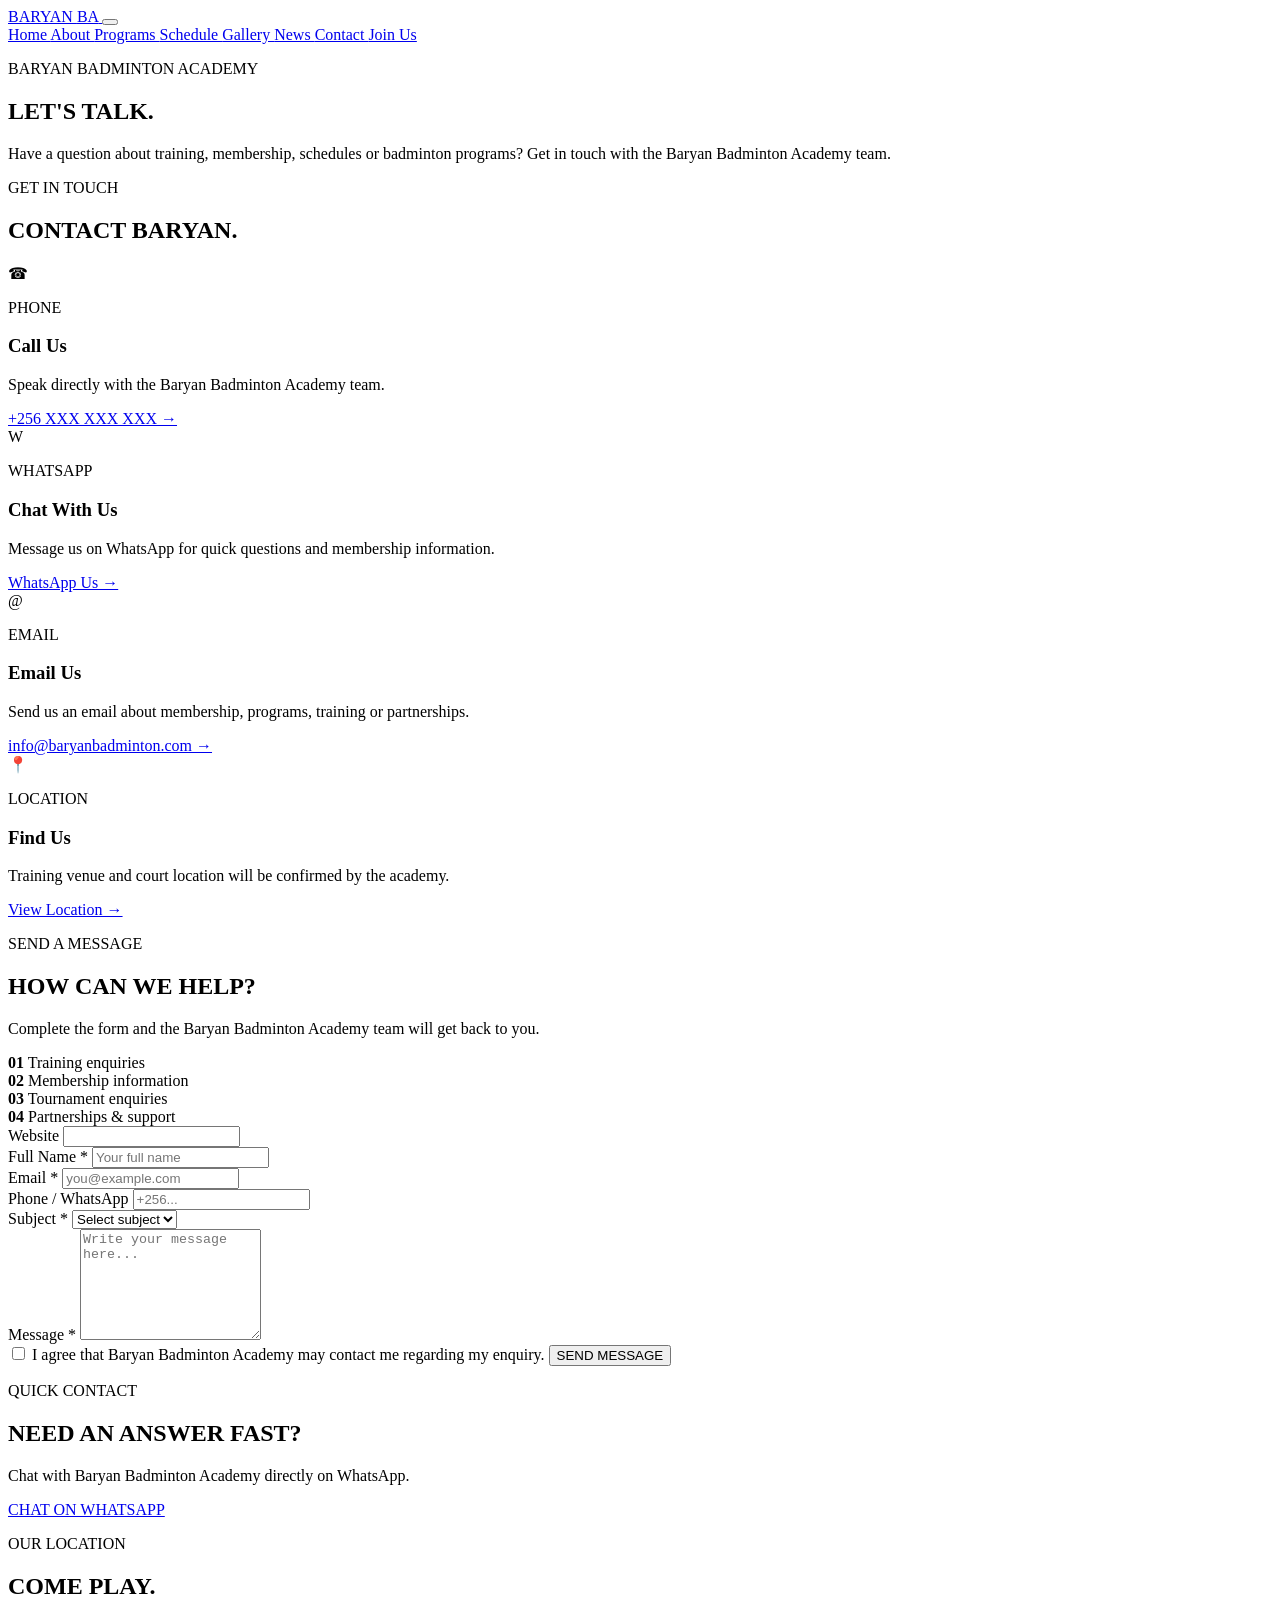
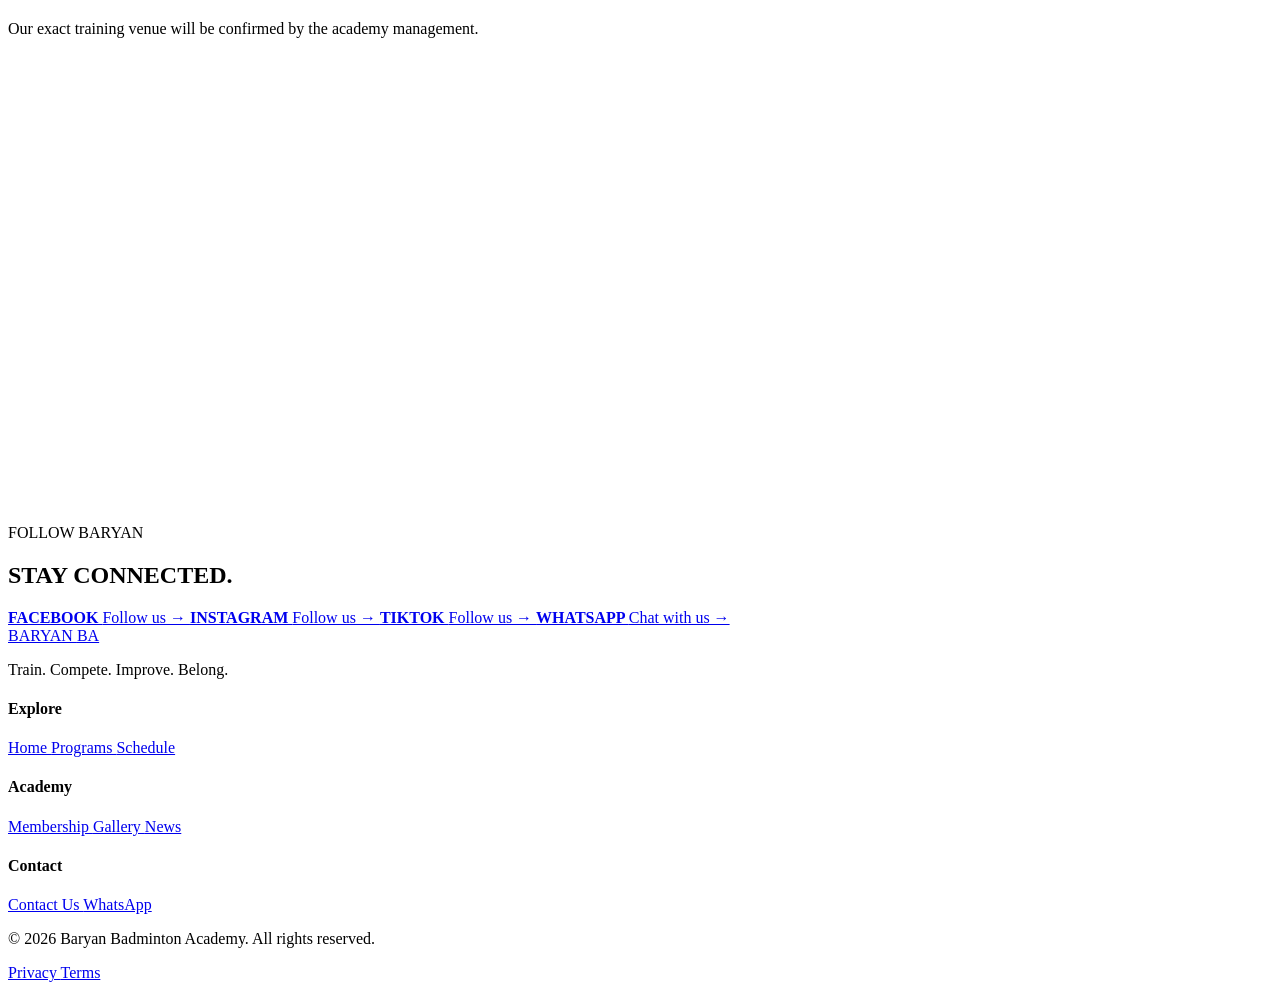
==== contact.html @ 117920ca "Create contact.html" ====
<!DOCTYPE html>
<html lang="en">

<head>

  <meta charset="UTF-8">

  <meta
    name="viewport"
    content="width=device-width, initial-scale=1.0"
  >

  <title>
    Contact | Baryan Badminton Academy
  </title>

  <meta
    name="description"
    content="Contact Baryan Badminton Academy for badminton training, membership, schedules, tournaments and club information."
  >

  <link
    rel="stylesheet"
    href="css/contact.css"
  >

  <link
    rel="preconnect"
    href="https://fonts.googleapis.com"
  >

  <link
    rel="preconnect"
    href="https://fonts.gstatic.com"
    crossorigin
  >

  <link
    href="https://fonts.googleapis.com/css2?family=Inter:wght@400;500;600;700;800;900&display=swap"
    rel="stylesheet"
  >

</head>


<body>


<!-- =====================================================
     HEADER
===================================================== -->

<header class="site-header">

  <div class="container nav-container">

    <a
      href="index.html"
      class="logo"
    >
      BARYAN
      <span>BA</span>
    </a>


    <button
      class="mobile-menu-button"
      id="mobileMenuButton"
      aria-label="Open navigation"
      aria-expanded="false"
    >
      <span></span>
      <span></span>
      <span></span>
    </button>


    <nav
      class="main-navigation"
      id="mainNavigation"
    >

      <a href="index.html">
        Home
      </a>

      <a href="about.html">
        About
      </a>

      <a href="programs.html">
        Programs
      </a>

      <a href="schedule.html">
        Schedule
      </a>

      <a href="gallery.html">
        Gallery
      </a>

      <a href="news.html">
        News
      </a>

      <a
        href="contact.html"
        class="active"
      >
        Contact
      </a>

      <a
        href="membership.html"
        class="nav-join"
      >
        Join Us
      </a>

    </nav>

  </div>

</header>



<main>


<!-- =====================================================
     HERO
===================================================== -->

<section class="contact-hero">

  <div class="container">

    <p class="eyebrow">
      BARYAN BADMINTON ACADEMY
    </p>

    <h1>
      LET'S
      <span>TALK.</span>
    </h1>

    <p class="hero-description">
      Have a question about training, membership,
      schedules or badminton programs? Get in touch
      with the Baryan Badminton Academy team.
    </p>

  </div>

</section>



<!-- =====================================================
     CONTACT DETAILS
===================================================== -->

<section class="contact-details">

  <div class="container">

    <div class="section-heading">

      <p class="eyebrow">
        GET IN TOUCH
      </p>

      <h2>
        CONTACT
        <span>BARYAN.</span>
      </h2>

    </div>


    <div class="contact-grid">


      <!-- PHONE -->

      <article class="contact-card blue-card">

        <div class="contact-icon">
          ☎
        </div>

        <p class="contact-label">
          PHONE
        </p>

        <h3>
          Call Us
        </h3>

        <p>
          Speak directly with the
          Baryan Badminton Academy team.
        </p>

        <a
          href="tel:+256XXXXXXXXX"
          class="contact-link"
        >
          +256 XXX XXX XXX →
        </a>

      </article>



      <!-- WHATSAPP -->

      <article class="contact-card orange-card">

        <div class="contact-icon">
          W
        </div>

        <p class="contact-label">
          WHATSAPP
        </p>

        <h3>
          Chat With Us
        </h3>

        <p>
          Message us on WhatsApp for quick
          questions and membership information.
        </p>

        <a
          href="https://wa.me/256XXXXXXXXX"
          target="_blank"
          rel="noopener noreferrer"
          class="contact-link"
        >
          WhatsApp Us →
        </a>

      </article>



      <!-- EMAIL -->

      <article class="contact-card green-card">

        <div class="contact-icon">
          @
        </div>

        <p class="contact-label">
          EMAIL
        </p>

        <h3>
          Email Us
        </h3>

        <p>
          Send us an email about membership,
          programs, training or partnerships.
        </p>

        <a
          href="mailto:info@baryanbadminton.com"
          class="contact-link"
        >
          info@baryanbadminton.com →
        </a>

      </article>



      <!-- LOCATION -->

      <article class="contact-card black-card">

        <div class="contact-icon">
          📍
        </div>

        <p class="contact-label">
          LOCATION
        </p>

        <h3>
          Find Us
        </h3>

        <p>
          Training venue and court location
          will be confirmed by the academy.
        </p>

        <a
          href="#map"
          class="contact-link"
        >
          View Location →
        </a>

      </article>


    </div>

  </div>

</section>



<!-- =====================================================
     CONTACT FORM
===================================================== -->

<section class="contact-form-section">

  <div class="container contact-form-layout">


    <div class="contact-form-intro">

      <p class="eyebrow">
        SEND A MESSAGE
      </p>

      <h2>
        HOW CAN WE
        <span>HELP?</span>
      </h2>

      <p>
        Complete the form and the Baryan Badminton
        Academy team will get back to you.
      </p>


      <div class="contact-points">

        <div>
          <strong>01</strong>
          <span>
            Training enquiries
          </span>
        </div>

        <div>
          <strong>02</strong>
          <span>
            Membership information
          </span>
        </div>

        <div>
          <strong>03</strong>
          <span>
            Tournament enquiries
          </span>
        </div>

        <div>
          <strong>04</strong>
          <span>
            Partnerships & support
          </span>
        </div>

      </div>

    </div>



    <div class="form-card">

      <form
        id="contactForm"
      >

        <!-- SPAM PROTECTION -->

        <div
          class="honeypot"
          aria-hidden="true"
        >

          <label>
            Website
          </label>

          <input
            type="text"
            name="website"
            tabindex="-1"
            autocomplete="off"
          >

        </div>


        <div class="form-row">

          <div class="form-group">

            <label for="name">
              Full Name *
            </label>

            <input
              id="name"
              name="name"
              type="text"
              required
              maxlength="100"
              autocomplete="name"
              placeholder="Your full name"
            >

          </div>


          <div class="form-group">

            <label for="email">
              Email *
            </label>

            <input
              id="email"
              name="email"
              type="email"
              required
              autocomplete="email"
              placeholder="you@example.com"
            >

          </div>

        </div>


        <div class="form-row">

          <div class="form-group">

            <label for="phone">
              Phone / WhatsApp
            </label>

            <input
              id="phone"
              name="phone"
              type="tel"
              autocomplete="tel"
              placeholder="+256..."
            >

          </div>


          <div class="form-group">

            <label for="subject">
              Subject *
            </label>

            <select
              id="subject"
              name="subject"
              required
            >

              <option value="">
                Select subject
              </option>

              <option value="Membership">
                Membership
              </option>

              <option value="Training">
                Training
              </option>

              <option value="Schedule">
                Schedule
              </option>

              <option value="Tournament">
                Tournament
              </option>

              <option value="Partnership">
                Partnership
              </option>

              <option value="Other">
                Other
              </option>

            </select>

          </div>

        </div>


        <div class="form-group">

          <label for="message">
            Message *
          </label>

          <textarea
            id="message"
            name="message"
            rows="7"
            maxlength="1500"
            required
            placeholder="Write your message here..."
          ></textarea>

        </div>


        <label class="checkbox-label">

          <input
            type="checkbox"
            name="consent"
            required
          >

          <span>
            I agree that Baryan Badminton Academy
            may contact me regarding my enquiry.
          </span>

        </label>


        <button
          type="submit"
          class="submit-button"
          id="submitButton"
        >

          <span id="submitText">
            SEND MESSAGE
          </span>

          <span
            id="submitLoading"
            hidden
          >
            SENDING...
          </span>

        </button>


        <div
          id="formMessage"
          class="form-message"
          role="status"
        ></div>

      </form>

    </div>

  </div>

</section>



<!-- =====================================================
     WHATSAPP CTA
===================================================== -->

<section class="whatsapp-section">

  <div class="container">

    <div class="whatsapp-box">

      <div>

        <p class="eyebrow">
          QUICK CONTACT
        </p>

        <h2>
          NEED AN
          <span>ANSWER FAST?</span>
        </h2>

        <p>
          Chat with Baryan Badminton Academy
          directly on WhatsApp.
        </p>

      </div>


      <a
        href="https://wa.me/256XXXXXXXXX"
        target="_blank"
        rel="noopener noreferrer"
        class="whatsapp-button"
      >
        CHAT ON WHATSAPP
      </a>

    </div>

  </div>

</section>



<!-- =====================================================
     LOCATION / MAP
===================================================== -->

<section
  class="location-section"
  id="map"
>

  <div class="container">

    <div class="section-heading">

      <p class="eyebrow">
        OUR LOCATION
      </p>

      <h2>
        COME
        <span>PLAY.</span>
      </h2>

      <p>
        Our exact training venue will be
        confirmed by the academy management.
      </p>

    </div>


    <div class="map-container">

      <!-- Replace this iframe with your real
           Google Maps embed code -->

      <iframe
        src="https://www.google.com/maps?q=Kampala%2C%20Uganda&output=embed"
        width="100%"
        height="450"
        style="border:0;"
        loading="lazy"
        allowfullscreen
        referrerpolicy="no-referrer-when-downgrade"
        title="Baryan Badminton Academy location"
      ></iframe>

    </div>

  </div>

</section>



<!-- =====================================================
     SOCIAL MEDIA
===================================================== -->

<section class="social-section">

  <div class="container">

    <div class="section-heading center-heading">

      <p class="eyebrow">
        FOLLOW BARYAN
      </p>

      <h2>
        STAY
        <span>CONNECTED.</span>
      </h2>

    </div>


    <div class="social-grid">

      <a
        href="#"
        class="social-card blue-card"
      >
        <strong>
          FACEBOOK
        </strong>
        <span>
          Follow us →
        </span>
      </a>


      <a
        href="#"
        class="social-card orange-card"
      >
        <strong>
          INSTAGRAM
        </strong>
        <span>
          Follow us →
        </span>
      </a>


      <a
        href="#"
        class="social-card green-card"
      >
        <strong>
          TIKTOK
        </strong>
        <span>
          Follow us →
        </span>
      </a>


      <a
        href="https://wa.me/256XXXXXXXXX"
        target="_blank"
        rel="noopener noreferrer"
        class="social-card black-card"
      >
        <strong>
          WHATSAPP
        </strong>
        <span>
          Chat with us →
        </span>
      </a>

    </div>

  </div>

</section>


</main>



<!-- =====================================================
     FOOTER
===================================================== -->

<footer>

  <div class="container footer-grid">

    <div>

      <a
        href="index.html"
        class="logo"
      >
        BARYAN
        <span>BA</span>
      </a>

      <p>
        Train. Compete. Improve. Belong.
      </p>

    </div>


    <div>

      <h4>
        Explore
      </h4>

      <a href="index.html">
        Home
      </a>

      <a href="programs.html">
        Programs
      </a>

      <a href="schedule.html">
        Schedule
      </a>

    </div>


    <div>

      <h4>
        Academy
      </h4>

      <a href="membership.html">
        Membership
      </a>

      <a href="gallery.html">
        Gallery
      </a>

      <a href="news.html">
        News
      </a>

    </div>


    <div>

      <h4>
        Contact
      </h4>

      <a href="contact.html">
        Contact Us
      </a>

      <a
        href="https://wa.me/256XXXXXXXXX"
        target="_blank"
        rel="noopener noreferrer"
      >
        WhatsApp
      </a>

    </div>

  </div>


  <div class="container footer-bottom">

    <p>
      © 2026 Baryan Badminton Academy.
      All rights reserved.
    </p>

    <div>

      <a href="privacy.html">
        Privacy
      </a>

      <a href="terms.html">
        Terms
      </a>

    </div>

  </div>

</footer>



<!-- =====================================================
     MOBILE NAVIGATION
===================================================== -->

<script>

const menuButton =
  document.getElementById(
    "mobileMenuButton"
  );

const navigation =
  document.getElementById(
    "mainNavigation"
  );


menuButton.addEventListener(
  "click",
  () => {

    const isOpen =
      navigation.classList.toggle(
        "open"
      );

    menuButton.setAttribute(
      "aria-expanded",
      String(isOpen)
    );

  }
);


document
  .querySelectorAll(
    ".main-navigation a"
  )
  .forEach(link => {

    link.addEventListener(
      "click",
      () => {

        navigation.classList.remove(
          "open"
        );

        menuButton.setAttribute(
          "aria-expanded",
          "false"
        );

      }
    );

  });


/* Contact form */

const contactForm =
  document.getElementById(
    "contactForm"
  );

const formMessage =
  document.getElementById(
    "formMessage"
  );

const submitButton =
  document.getElementById(
    "submitButton"
  );

const submitText =
  document.getElementById(
    "submitText"
  );

const submitLoading =
  document.getElementById(
    "submitLoading"
  );


contactForm.addEventListener(
  "submit",
  event => {

    event.preventDefault();


    /* Honeypot */

    const honeypot =
      contactForm.elements.website.value;

    if (honeypot.trim() !== "") {
      return;
    }


    if (!contactForm.checkValidity()) {

      contactForm.reportValidity();

      return;

    }


    submitButton.disabled = true;

    submitText.hidden = true;

    submitLoading.hidden = false;


    /*
     * Connect this form to EmailJS/Firebase
     * when your configuration is ready.
     */

    setTimeout(() => {

      submitButton.disabled = false;

      submitText.hidden = false;

      submitLoading.hidden = true;


      formMessage.textContent =
        "Thank you. Your message has been received. Baryan Badminton Academy will contact you soon.";

      formMessage.className =
        "form-message success";


      contactForm.reset();

    }, 1000);

  }

);

</script>


</body>

</html>
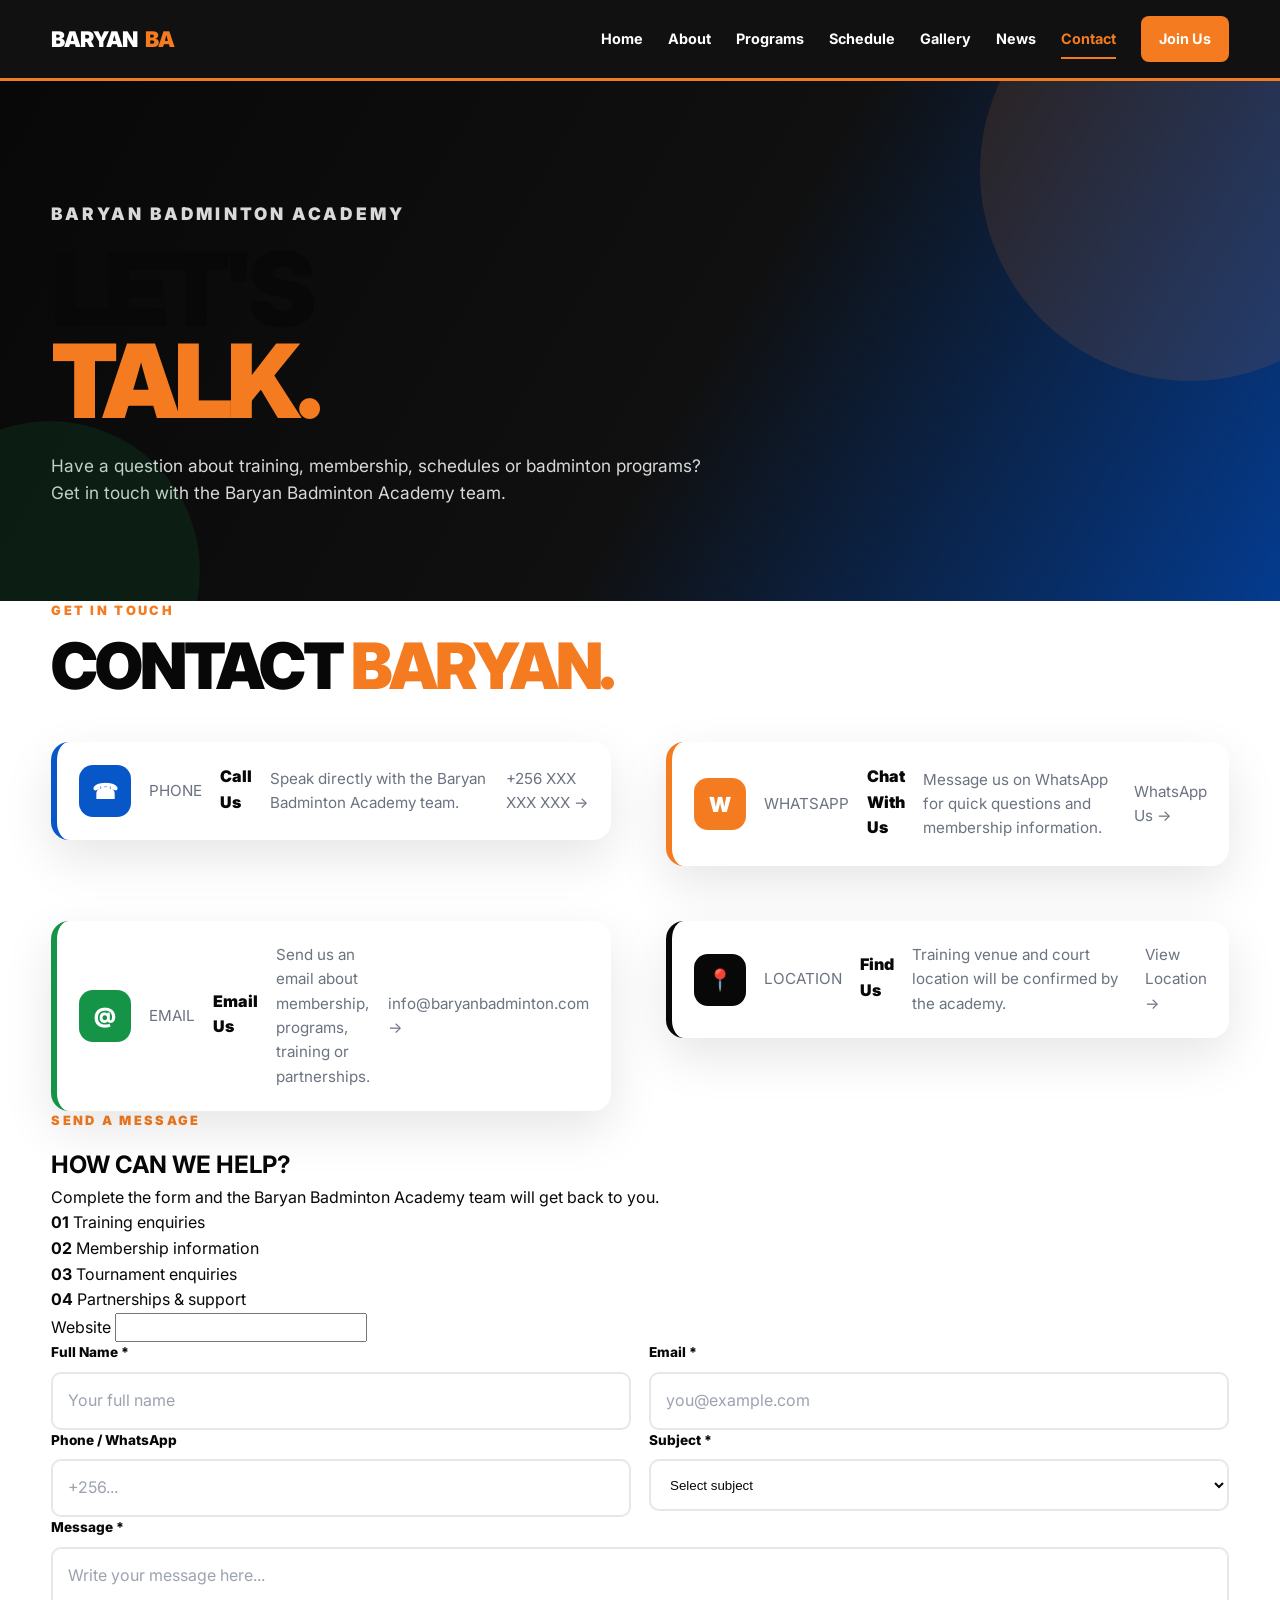
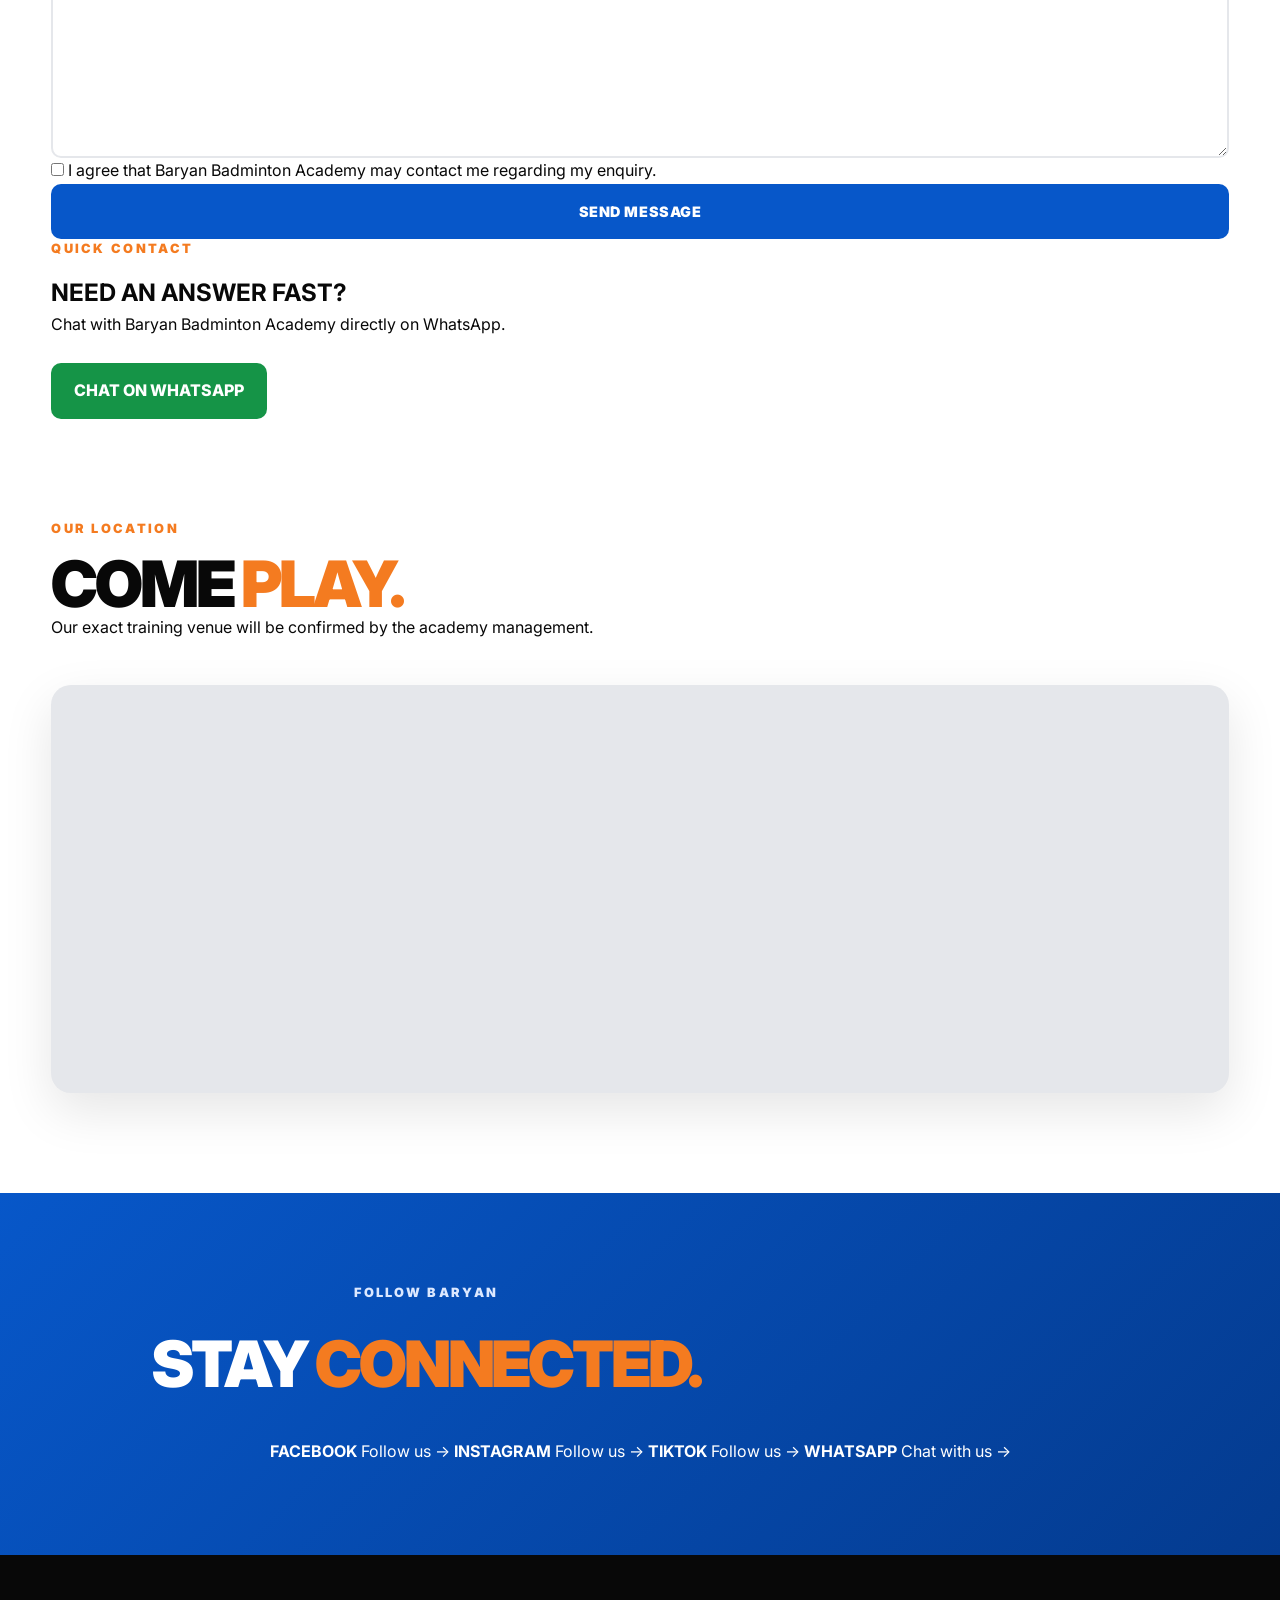
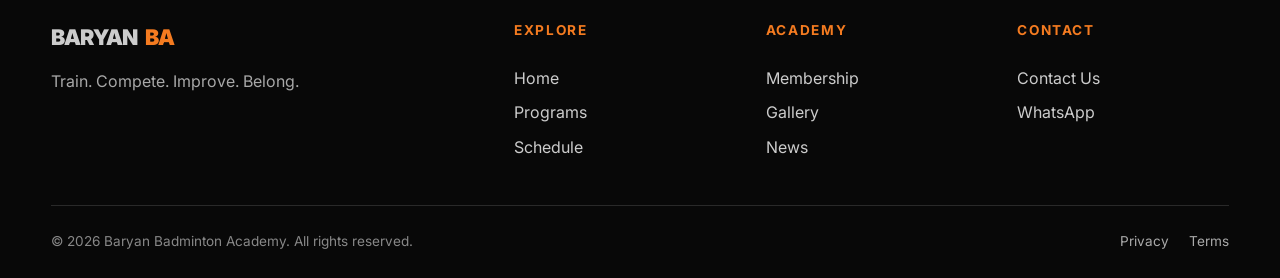
==== commit 559c3da5: "Update contact.html" ====
--- a/contact.html
+++ b/contact.html
@@ -750,7 +750,7 @@
 
 
       <a
-        href="https://wa.me/256XXXXXXXXX"
+        href="https://wa.me/25655805092"
         target="_blank"
         rel="noopener noreferrer"
         class="social-card black-card"
--- a/css/contact.css
+++ b/css/contact.css
@@ -0,0 +1,1331 @@
+/* =========================================================
+   BARYAN BADMINTON ACADEMY
+   CONTACT PAGE CSS
+   Brand: Blue / Orange / Green / Black
+========================================================= */
+
+:root {
+  --blue: #0757c9;
+  --blue-dark: #043b8f;
+  --orange: #f47b20;
+  --orange-dark: #d95f08;
+  --green: #159447;
+  --green-dark: #0b6d32;
+  --black: #080808;
+  --dark: #111111;
+  --white: #ffffff;
+  --light: #f5f7fa;
+  --gray: #6b7280;
+  --border: #e5e7eb;
+
+  --container: 1200px;
+  --radius: 18px;
+  --shadow: 0 18px 50px rgba(0, 0, 0, 0.10);
+  --transition: 0.3s ease;
+}
+
+
+/* =========================================================
+   RESET
+========================================================= */
+
+* {
+  margin: 0;
+  padding: 0;
+  box-sizing: border-box;
+}
+
+
+html {
+  scroll-behavior: smooth;
+}
+
+
+body {
+  font-family: "Inter", Arial, sans-serif;
+  background: var(--white);
+  color: var(--black);
+  line-height: 1.6;
+}
+
+
+a {
+  color: inherit;
+  text-decoration: none;
+}
+
+
+button,
+input,
+textarea {
+  font: inherit;
+}
+
+
+img {
+  max-width: 100%;
+  display: block;
+}
+
+
+/* =========================================================
+   CONTAINER
+========================================================= */
+
+.container {
+  width: min(92%, var(--container));
+  margin: 0 auto;
+}
+
+
+/* =========================================================
+   HEADER
+========================================================= */
+
+.site-header {
+  position: sticky;
+  top: 0;
+  z-index: 1000;
+
+  background: rgba(8, 8, 8, 0.96);
+  backdrop-filter: blur(14px);
+
+  border-bottom: 3px solid var(--orange);
+}
+
+
+.nav-container {
+  min-height: 78px;
+
+  display: flex;
+  align-items: center;
+  justify-content: space-between;
+  gap: 30px;
+}
+
+
+/* LOGO */
+
+.logo {
+  color: var(--white);
+
+  font-size: 1.35rem;
+  font-weight: 900;
+  letter-spacing: -0.04em;
+}
+
+
+.logo span {
+  color: var(--orange);
+  margin-left: 5px;
+}
+
+
+/* NAVIGATION */
+
+.main-navigation {
+  display: flex;
+  align-items: center;
+  gap: 25px;
+}
+
+
+.main-navigation a {
+  position: relative;
+
+  color: #ffffff;
+  font-size: 0.9rem;
+  font-weight: 700;
+
+  transition: var(--transition);
+}
+
+
+.main-navigation a:hover,
+.main-navigation a.active {
+  color: var(--orange);
+}
+
+
+.main-navigation a::after {
+  content: "";
+
+  position: absolute;
+
+  left: 0;
+  bottom: -8px;
+
+  width: 0;
+  height: 2px;
+
+  background: var(--orange);
+
+  transition: var(--transition);
+}
+
+
+.main-navigation a:hover::after,
+.main-navigation a.active::after {
+  width: 100%;
+}
+
+
+.nav-join {
+  padding: 11px 18px;
+
+  background: var(--orange);
+
+  border-radius: 8px;
+
+  color: var(--white) !important;
+}
+
+
+.nav-join:hover {
+  background: var(--blue);
+}
+
+
+.nav-join::after {
+  display: none;
+}
+
+
+/* =========================================================
+   MOBILE MENU
+========================================================= */
+
+.mobile-menu-button {
+  display: none;
+
+  width: 45px;
+  height: 45px;
+
+  border: 0;
+  border-radius: 8px;
+
+  background: var(--blue);
+
+  cursor: pointer;
+}
+
+
+.mobile-menu-button span {
+  display: block;
+
+  width: 23px;
+  height: 2px;
+
+  margin: 5px auto;
+
+  background: var(--white);
+
+  transition: var(--transition);
+}
+
+
+/* =========================================================
+   HERO
+========================================================= */
+
+.contact-hero {
+  position: relative;
+
+  min-height: 520px;
+
+  display: flex;
+  align-items: center;
+
+  overflow: hidden;
+
+  background:
+    linear-gradient(
+      120deg,
+      var(--black),
+      #101010 55%,
+      var(--blue-dark)
+    );
+}
+
+
+.contact-hero::before {
+  content: "";
+
+  position: absolute;
+
+  width: 420px;
+  height: 420px;
+
+  right: -120px;
+  top: -120px;
+
+  border-radius: 50%;
+
+  background: var(--orange);
+
+  opacity: 0.12;
+}
+
+
+.contact-hero::after {
+  content: "";
+
+  position: absolute;
+
+  width: 300px;
+  height: 300px;
+
+  left: -100px;
+  bottom: -120px;
+
+  border-radius: 50%;
+
+  background: var(--green);
+
+  opacity: 0.13;
+}
+
+
+.contact-hero-content {
+  position: relative;
+  z-index: 2;
+
+  max-width: 800px;
+
+  color: var(--white);
+}
+
+
+.eyebrow {
+  margin-bottom: 15px;
+
+  color: var(--orange);
+
+  font-size: 0.8rem;
+  font-weight: 900;
+
+  letter-spacing: 0.18em;
+}
+
+
+.contact-hero h1 {
+  max-width: 850px;
+
+  font-size: clamp(3rem, 8vw, 7rem);
+
+  line-height: 0.9;
+
+  font-weight: 900;
+
+  letter-spacing: -0.06em;
+}
+
+
+.contact-hero h1 span {
+  display: block;
+
+  color: var(--orange);
+}
+
+
+.contact-hero p {
+  max-width: 650px;
+
+  margin-top: 25px;
+
+  color: #d9d9d9;
+
+  font-size: 1.08rem;
+}
+
+
+/* =========================================================
+   CONTACT MAIN
+========================================================= */
+
+.contact-section {
+  padding: 100px 0;
+
+  background: var(--light);
+}
+
+
+.contact-grid {
+  display: grid;
+
+  grid-template-columns:
+    0.9fr
+    1.1fr;
+
+  gap: 55px;
+
+  align-items: start;
+}
+
+
+/* =========================================================
+   CONTACT INFORMATION
+========================================================= */
+
+.contact-intro h2 {
+  margin-bottom: 20px;
+
+  font-size: clamp(2.4rem, 5vw, 4.5rem);
+
+  line-height: 0.95;
+
+  font-weight: 900;
+
+  letter-spacing: -0.05em;
+}
+
+
+.contact-intro h2 span {
+  color: var(--blue);
+}
+
+
+.contact-intro > p {
+  max-width: 560px;
+
+  margin-bottom: 35px;
+
+  color: var(--gray);
+}
+
+
+.contact-details {
+  display: grid;
+
+  gap: 15px;
+}
+
+
+/* CONTACT CARD */
+
+.contact-card {
+  position: relative;
+
+  display: flex;
+  align-items: center;
+
+  gap: 18px;
+
+  padding: 22px;
+
+  background: var(--white);
+
+  border-radius: var(--radius);
+
+  border-left: 6px solid var(--blue);
+
+  box-shadow: var(--shadow);
+
+  transition: var(--transition);
+}
+
+
+.contact-card:hover {
+  transform: translateY(-5px);
+}
+
+
+.contact-card:nth-child(2) {
+  border-left-color: var(--orange);
+}
+
+
+.contact-card:nth-child(3) {
+  border-left-color: var(--green);
+}
+
+
+.contact-card:nth-child(4) {
+  border-left-color: var(--black);
+}
+
+
+/* ICON */
+
+.contact-icon {
+  flex: 0 0 52px;
+
+  width: 52px;
+  height: 52px;
+
+  display: grid;
+  place-items: center;
+
+  border-radius: 14px;
+
+  background: var(--blue);
+
+  color: var(--white);
+
+  font-size: 1.3rem;
+  font-weight: 900;
+}
+
+
+.contact-card:nth-child(2) .contact-icon {
+  background: var(--orange);
+}
+
+
+.contact-card:nth-child(3) .contact-icon {
+  background: var(--green);
+}
+
+
+.contact-card:nth-child(4) .contact-icon {
+  background: var(--black);
+}
+
+
+.contact-card h3 {
+  margin-bottom: 3px;
+
+  font-size: 1rem;
+  font-weight: 900;
+}
+
+
+.contact-card p,
+.contact-card a {
+  color: var(--gray);
+
+  font-size: 0.95rem;
+}
+
+
+.contact-card a:hover {
+  color: var(--blue);
+}
+
+
+/* =========================================================
+   WHATSAPP BUTTON
+========================================================= */
+
+.whatsapp-button {
+  display: inline-flex;
+
+  align-items: center;
+  justify-content: center;
+
+  gap: 10px;
+
+  margin-top: 25px;
+
+  padding: 15px 23px;
+
+  background: var(--green);
+
+  color: var(--white);
+
+  border-radius: 10px;
+
+  font-weight: 800;
+
+  transition: var(--transition);
+}
+
+
+.whatsapp-button:hover {
+  background: var(--green-dark);
+
+  transform: translateY(-3px);
+}
+
+
+/* =========================================================
+   CONTACT FORM CARD
+========================================================= */
+
+.contact-form-card {
+  padding: 40px;
+
+  background: var(--white);
+
+  border-radius: 24px;
+
+  box-shadow: var(--shadow);
+
+  border-top: 6px solid var(--blue);
+}
+
+
+.contact-form-card h2 {
+  margin-bottom: 8px;
+
+  font-size: 2rem;
+
+  font-weight: 900;
+}
+
+
+.contact-form-card > p {
+  margin-bottom: 30px;
+
+  color: var(--gray);
+}
+
+
+/* =========================================================
+   FORM
+========================================================= */
+
+.contact-form {
+  display: grid;
+
+  gap: 20px;
+}
+
+
+.form-row {
+  display: grid;
+
+  grid-template-columns: 1fr 1fr;
+
+  gap: 18px;
+}
+
+
+.form-group {
+  display: flex;
+  flex-direction: column;
+
+  gap: 8px;
+}
+
+
+.form-group label {
+  font-size: 0.85rem;
+
+  font-weight: 800;
+}
+
+
+.form-group input,
+.form-group textarea,
+.form-group select {
+  width: 100%;
+
+  padding: 14px 15px;
+
+  border: 2px solid var(--border);
+
+  border-radius: 10px;
+
+  outline: none;
+
+  background: var(--white);
+
+  color: var(--black);
+
+  transition: var(--transition);
+}
+
+
+.form-group input,
+.form-group select {
+  min-height: 52px;
+}
+
+
+.form-group textarea {
+  min-height: 150px;
+
+  resize: vertical;
+}
+
+
+.form-group input:focus,
+.form-group textarea:focus,
+.form-group select:focus {
+  border-color: var(--blue);
+
+  box-shadow:
+    0 0 0 4px
+    rgba(7, 87, 201, 0.10);
+}
+
+
+.form-group input::placeholder,
+.form-group textarea::placeholder {
+  color: #9ca3af;
+}
+
+
+/* =========================================================
+   SUBMIT BUTTON
+========================================================= */
+
+.submit-button {
+  width: 100%;
+
+  min-height: 55px;
+
+  border: 0;
+
+  border-radius: 10px;
+
+  background: var(--blue);
+
+  color: var(--white);
+
+  font-size: 0.9rem;
+  font-weight: 900;
+
+  letter-spacing: 0.04em;
+
+  cursor: pointer;
+
+  transition: var(--transition);
+}
+
+
+.submit-button:hover {
+  background: var(--orange);
+
+  transform: translateY(-2px);
+}
+
+
+.submit-button:disabled {
+  opacity: 0.65;
+
+  cursor: not-allowed;
+
+  transform: none;
+}
+
+
+/* =========================================================
+   FORM MESSAGE
+========================================================= */
+
+.form-message {
+  display: none;
+
+  padding: 15px;
+
+  border-radius: 10px;
+
+  font-weight: 700;
+
+  font-size: 0.9rem;
+}
+
+
+.form-message.success {
+  display: block;
+
+  background: #e8f7ee;
+
+  color: var(--green-dark);
+
+  border-left: 5px solid var(--green);
+}
+
+
+.form-message.error {
+  display: block;
+
+  background: #fff0eb;
+
+  color: #a33200;
+
+  border-left: 5px solid var(--orange);
+}
+
+
+/* =========================================================
+   LOCATION SECTION
+========================================================= */
+
+.location-section {
+  padding: 100px 0;
+
+  background: var(--white);
+}
+
+
+.section-heading {
+  margin-bottom: 45px;
+
+  max-width: 750px;
+}
+
+
+.section-heading h2 {
+  font-size: clamp(2.5rem, 5vw, 4.5rem);
+
+  line-height: 0.95;
+
+  font-weight: 900;
+
+  letter-spacing: -0.05em;
+}
+
+
+.section-heading h2 span {
+  color: var(--orange);
+}
+
+
+.location-grid {
+  display: grid;
+
+  grid-template-columns: 1fr 1fr;
+
+  gap: 30px;
+}
+
+
+/* =========================================================
+   MAP
+========================================================= */
+
+.map-container {
+  min-height: 400px;
+
+  overflow: hidden;
+
+  border-radius: 20px;
+
+  background: #e5e7eb;
+
+  box-shadow: var(--shadow);
+}
+
+
+.map-container iframe {
+  width: 100%;
+  height: 100%;
+
+  min-height: 400px;
+
+  border: 0;
+}
+
+
+/* =========================================================
+   VENUE CARD
+========================================================= */
+
+.venue-card {
+  padding: 40px;
+
+  border-radius: 20px;
+
+  background: var(--black);
+
+  color: var(--white);
+
+  box-shadow: var(--shadow);
+}
+
+
+.venue-card .eyebrow {
+  color: var(--orange);
+}
+
+
+.venue-card h3 {
+  margin-bottom: 20px;
+
+  font-size: 2.2rem;
+
+  font-weight: 900;
+}
+
+
+.venue-card p {
+  margin-bottom: 20px;
+
+  color: #cfcfcf;
+}
+
+
+.venue-list {
+  list-style: none;
+
+  display: grid;
+
+  gap: 15px;
+}
+
+
+.venue-list li {
+  padding: 15px;
+
+  border-radius: 10px;
+
+  background: rgba(255, 255, 255, 0.06);
+
+  border-left: 4px solid var(--blue);
+}
+
+
+.venue-list li:nth-child(2) {
+  border-left-color: var(--orange);
+}
+
+
+.venue-list li:nth-child(3) {
+  border-left-color: var(--green);
+}
+
+
+/* =========================================================
+   SOCIAL SECTION
+========================================================= */
+
+.social-section {
+  padding: 90px 0;
+
+  background:
+    linear-gradient(
+      135deg,
+      var(--blue),
+      var(--blue-dark)
+    );
+
+  color: var(--white);
+
+  text-align: center;
+}
+
+
+.social-section h2 {
+  margin-bottom: 15px;
+
+  font-size: clamp(2.3rem, 5vw, 4rem);
+
+  font-weight: 900;
+}
+
+
+.social-section p {
+  max-width: 600px;
+
+  margin: 0 auto 30px;
+
+  color: #dce8ff;
+}
+
+
+.social-links {
+  display: flex;
+
+  flex-wrap: wrap;
+
+  justify-content: center;
+
+  gap: 12px;
+}
+
+
+.social-links a {
+  padding: 13px 22px;
+
+  border: 2px solid rgba(255,255,255,0.35);
+
+  border-radius: 50px;
+
+  color: var(--white);
+
+  font-weight: 800;
+
+  transition: var(--transition);
+}
+
+
+.social-links a:hover {
+  background: var(--orange);
+
+  border-color: var(--orange);
+
+  transform: translateY(-3px);
+}
+
+
+/* =========================================================
+   FOOTER
+========================================================= */
+
+footer {
+  padding: 65px 0 25px;
+
+  background: var(--black);
+
+  color: var(--white);
+}
+
+
+.footer-grid {
+  display: grid;
+
+  grid-template-columns:
+    2fr
+    1fr
+    1fr
+    1fr;
+
+  gap: 40px;
+
+  padding-bottom: 45px;
+}
+
+
+.footer-grid p {
+  max-width: 320px;
+
+  margin-top: 15px;
+
+  color: #a8a8a8;
+}
+
+
+.footer-grid h4 {
+  margin-bottom: 15px;
+
+  color: var(--orange);
+
+  font-size: 0.85rem;
+
+  text-transform: uppercase;
+
+  letter-spacing: 0.12em;
+}
+
+
+.footer-grid > div:not(:first-child) {
+  display: flex;
+
+  flex-direction: column;
+
+  gap: 9px;
+}
+
+
+.footer-grid a {
+  color: #cccccc;
+
+  transition: var(--transition);
+}
+
+
+.footer-grid a:hover {
+  color: var(--orange);
+}
+
+
+.footer-bottom {
+  padding-top: 25px;
+
+  border-top: 1px solid #292929;
+
+  display: flex;
+
+  align-items: center;
+
+  justify-content: space-between;
+
+  gap: 20px;
+}
+
+
+.footer-bottom p {
+  color: #888;
+
+  font-size: 0.85rem;
+}
+
+
+.footer-bottom div {
+  display: flex;
+
+  gap: 20px;
+}
+
+
+.footer-bottom a {
+  color: #aaa;
+
+  font-size: 0.85rem;
+}
+
+
+.footer-bottom a:hover {
+  color: var(--orange);
+}
+
+
+/* =========================================================
+   ANIMATIONS
+========================================================= */
+
+@keyframes fadeUp {
+
+  from {
+    opacity: 0;
+    transform: translateY(25px);
+  }
+
+  to {
+    opacity: 1;
+    transform: translateY(0);
+  }
+
+}
+
+
+.contact-hero-content {
+  animation: fadeUp 0.8s ease both;
+}
+
+
+.contact-card {
+  animation: fadeUp 0.7s ease both;
+}
+
+
+.contact-form-card {
+  animation: fadeUp 0.8s ease both;
+}
+
+
+/* =========================================================
+   RESPONSIVE TABLET
+========================================================= */
+
+@media (max-width: 900px) {
+
+  .main-navigation {
+    gap: 15px;
+  }
+
+
+  .contact-grid {
+    grid-template-columns: 1fr;
+  }
+
+
+  .location-grid {
+    grid-template-columns: 1fr;
+  }
+
+
+  .footer-grid {
+    grid-template-columns: 1fr 1fr;
+  }
+
+}
+
+
+/* =========================================================
+   MOBILE
+========================================================= */
+
+@media (max-width: 720px) {
+
+  .nav-container {
+    min-height: 70px;
+  }
+
+
+  .mobile-menu-button {
+    display: block;
+  }
+
+
+  .main-navigation {
+
+    position: absolute;
+
+    top: 70px;
+    left: 0;
+    right: 0;
+
+    display: none;
+
+    flex-direction: column;
+
+    align-items: stretch;
+
+    gap: 0;
+
+    padding: 15px;
+
+    background: var(--black);
+
+    border-top: 1px solid #252525;
+  }
+
+
+  .main-navigation.open {
+    display: flex;
+  }
+
+
+  .main-navigation a {
+    padding: 15px;
+
+    border-bottom: 1px solid #222;
+  }
+
+
+  .main-navigation a::after {
+    display: none;
+  }
+
+
+  .nav-join {
+    margin-top: 10px;
+
+    text-align: center;
+  }
+
+
+  .contact-hero {
+    min-height: 470px;
+  }
+
+
+  .contact-hero h1 {
+    font-size: clamp(3rem, 15vw, 5rem);
+  }
+
+
+  .contact-section,
+  .location-section {
+    padding: 70px 0;
+  }
+
+
+  .form-row {
+    grid-template-columns: 1fr;
+  }
+
+
+  .contact-form-card {
+    padding: 25px;
+  }
+
+
+  .contact-card {
+    padding: 18px;
+  }
+
+
+  .location-grid {
+    gap: 20px;
+  }
+
+
+  .map-container,
+  .map-container iframe {
+    min-height: 300px;
+  }
+
+
+  .venue-card {
+    padding: 28px;
+  }
+
+
+  .social-section {
+    padding: 70px 0;
+  }
+
+
+  .footer-grid {
+    grid-template-columns: 1fr;
+
+    gap: 30px;
+  }
+
+
+  .footer-bottom {
+    flex-direction: column;
+
+    align-items: flex-start;
+  }
+
+}
+
+
+/* =========================================================
+   SMALL PHONES
+========================================================= */
+
+@media (max-width: 420px) {
+
+  .container {
+    width: 90%;
+  }
+
+
+  .contact-form-card {
+    padding: 20px;
+  }
+
+
+  .contact-icon {
+    flex-basis: 45px;
+
+    width: 45px;
+    height: 45px;
+  }
+
+
+  .contact-card {
+    gap: 12px;
+  }
+
+
+  .whatsapp-button {
+    width: 100%;
+  }
+
+
+  .social-links {
+    flex-direction: column;
+  }
+
+
+  .social-links a {
+    width: 100%;
+  }
+
+}
+
+
+/* =========================================================
+   ACCESSIBILITY
+========================================================= */
+
+:focus-visible {
+  outline: 3px solid var(--orange);
+
+  outline-offset: 3px;
+}
+
+
+@media (prefers-reduced-motion: reduce) {
+
+  html {
+    scroll-behavior: auto;
+  }
+
+  *,
+  *::before,
+  *::after {
+    animation-duration: 0.01ms !important;
+    animation-iteration-count: 1 !important;
+    transition-duration: 0.01ms !important;
+  }
+
+}
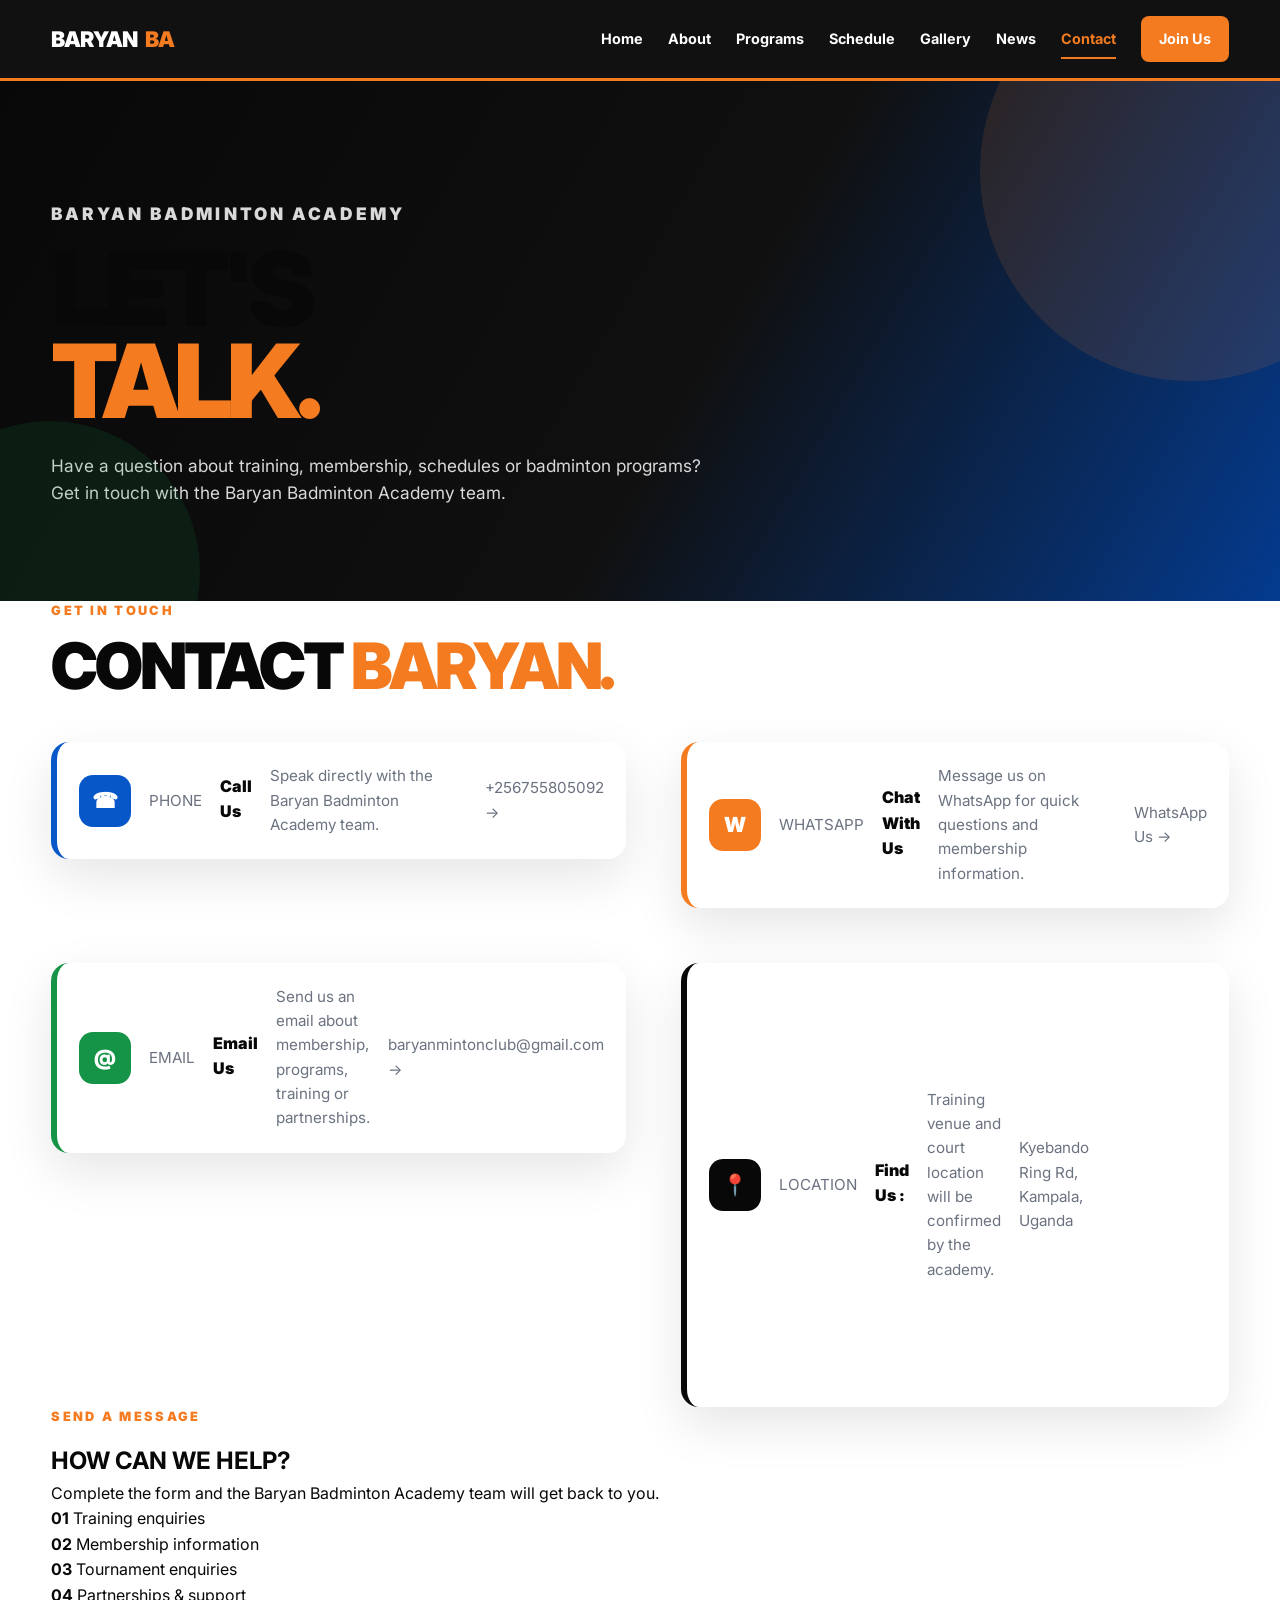
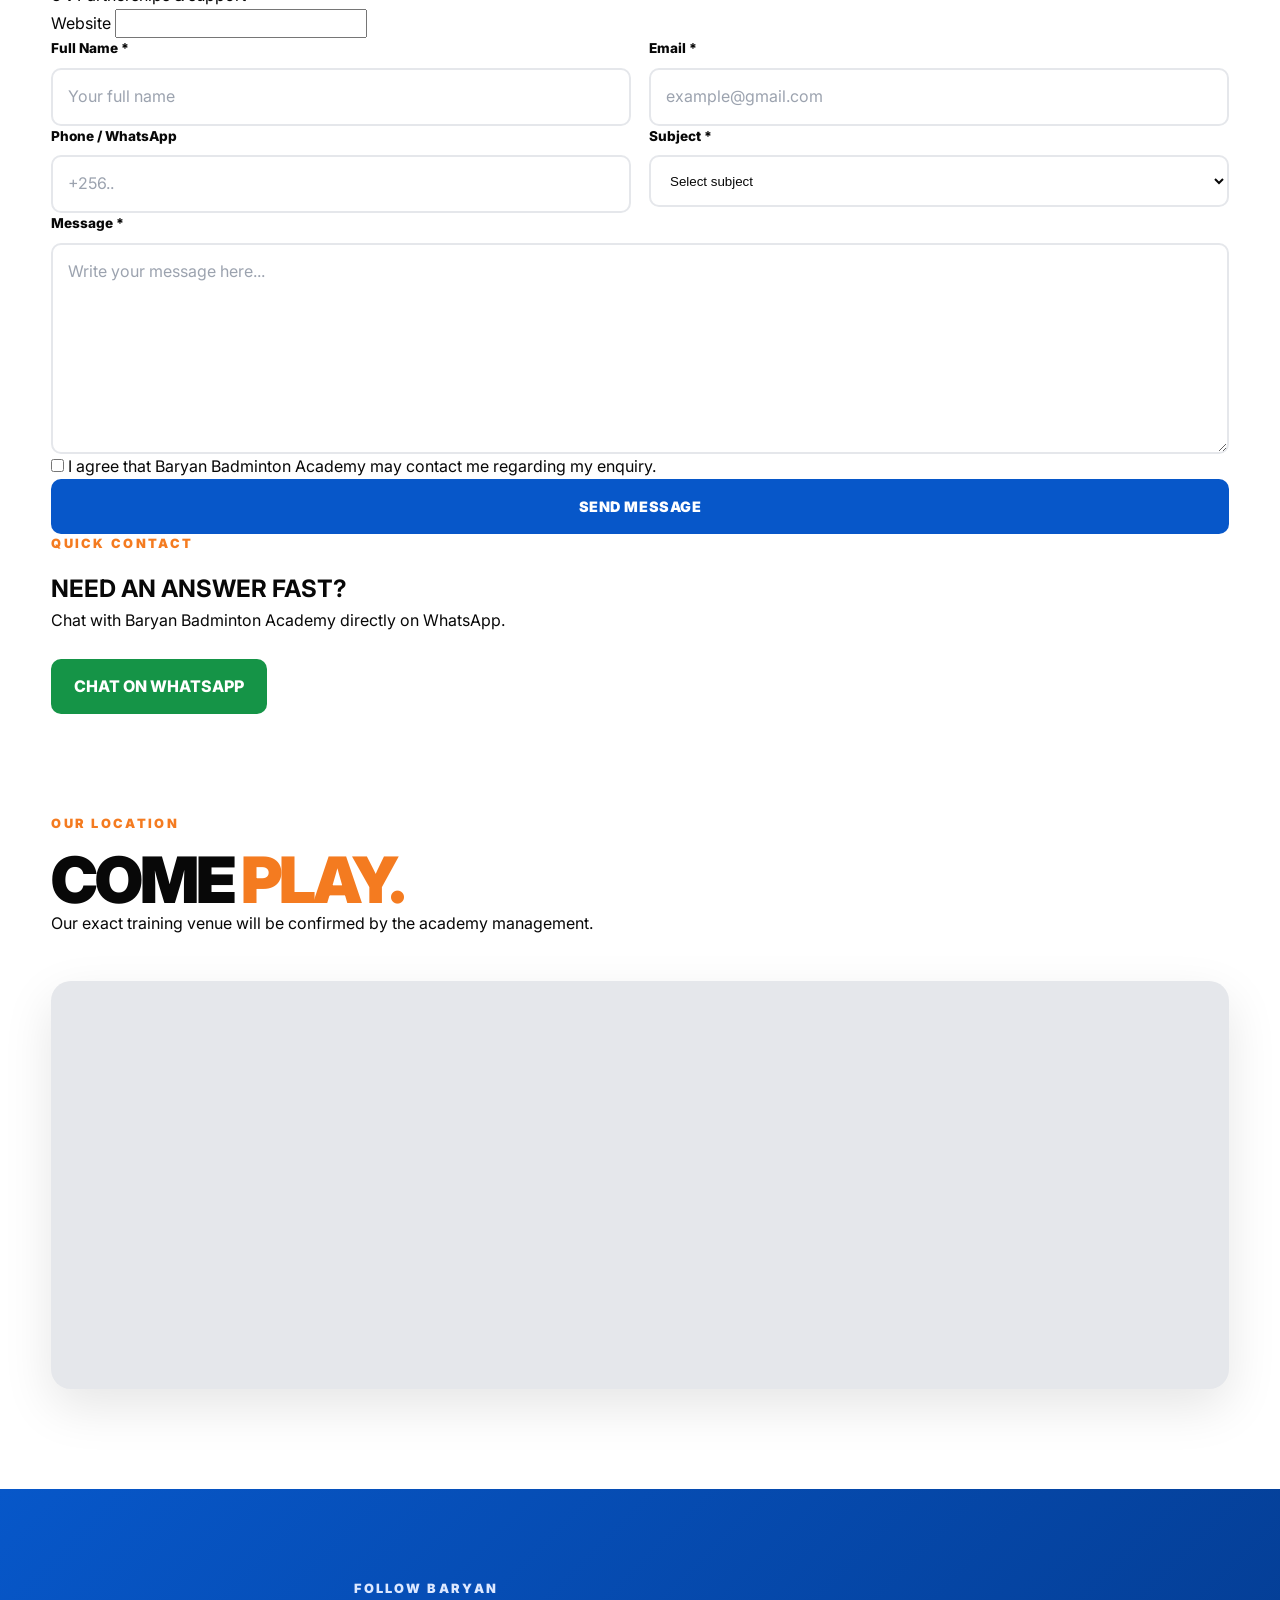
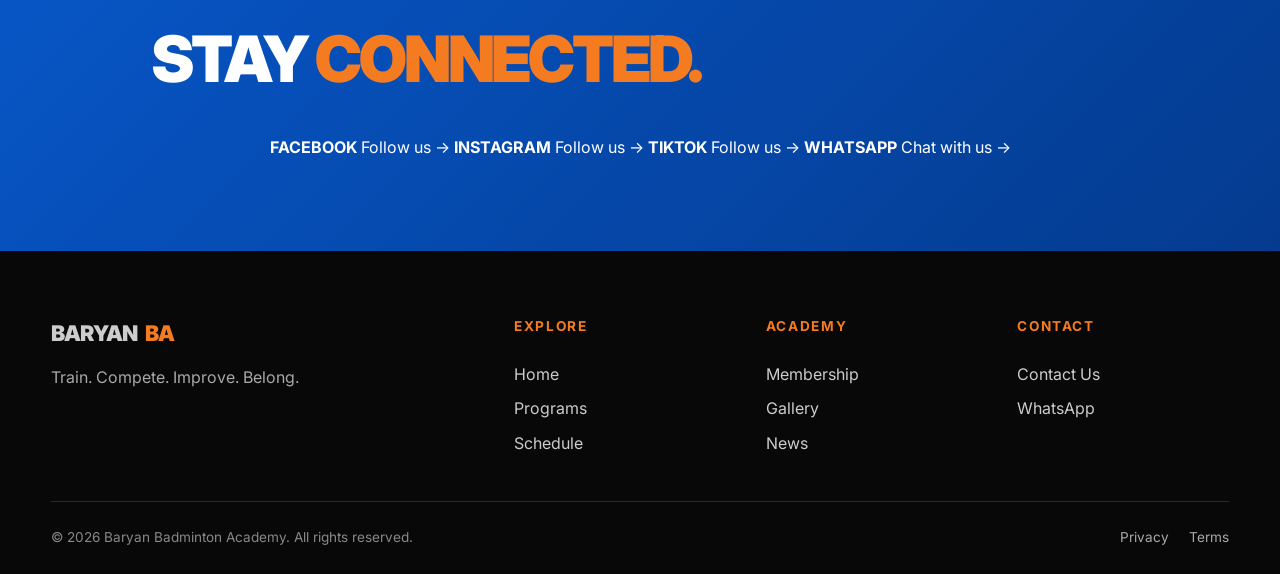
==== commit 6726fe98: "Update contact.html" ====
--- a/contact.html
+++ b/contact.html
@@ -205,10 +205,10 @@
         </p>
 
         <a
-          href="tel:+256XXXXXXXXX"
+          href="tel:+256755805092"
           class="contact-link"
         >
-          +256 XXX XXX XXX →
+          +256755805092 →
         </a>
 
       </article>
@@ -237,7 +237,7 @@
         </p>
 
         <a
-          href="https://wa.me/256XXXXXXXXX"
+          href="https://wa.me/256755805092"
           target="_blank"
           rel="noopener noreferrer"
           class="contact-link"
@@ -271,10 +271,10 @@
         </p>
 
         <a
-          href="mailto:info@baryanbadminton.com"
+          href="mailto:baryanmintonclub@gmail.com"
           class="contact-link"
         >
-          info@baryanbadminton.com →
+          baryanmintonclub@gmail.com →
         </a>
 
       </article>
@@ -294,7 +294,7 @@
         </p>
 
         <h3>
-          Find Us
+          Find Us :
         </h3>
 
         <p>
@@ -302,12 +302,25 @@
           will be confirmed by the academy.
         </p>
 
-        <a
-          href="#map"
-          class="contact-link"
-        >
-          View Location →
-        </a>
+  <p>Kyebando Ring Rd, Kampala, Uganda</p>
+
+  <iframe
+
+    src="https://www.google.com/maps?q=Kyebando%20Ring%20Rd,%20Kampala,%20Uganda&output=embed"
+
+    width="100%"
+
+    height="400"
+
+    style="border:0;"
+
+    allowfullscreen=""
+
+    loading="lazy"
+
+    referrerpolicy="no-referrer-when-downgrade">
+
+  </iframe>
 
       </article>
 
@@ -442,7 +455,7 @@
               type="email"
               required
               autocomplete="email"
-              placeholder="you@example.com"
+              placeholder="example@gmail.com"
             >
 
           </div>
@@ -463,7 +476,7 @@
               name="phone"
               type="tel"
               autocomplete="tel"
-              placeholder="+256..."
+              placeholder="+256.."
             >
 
           </div>
